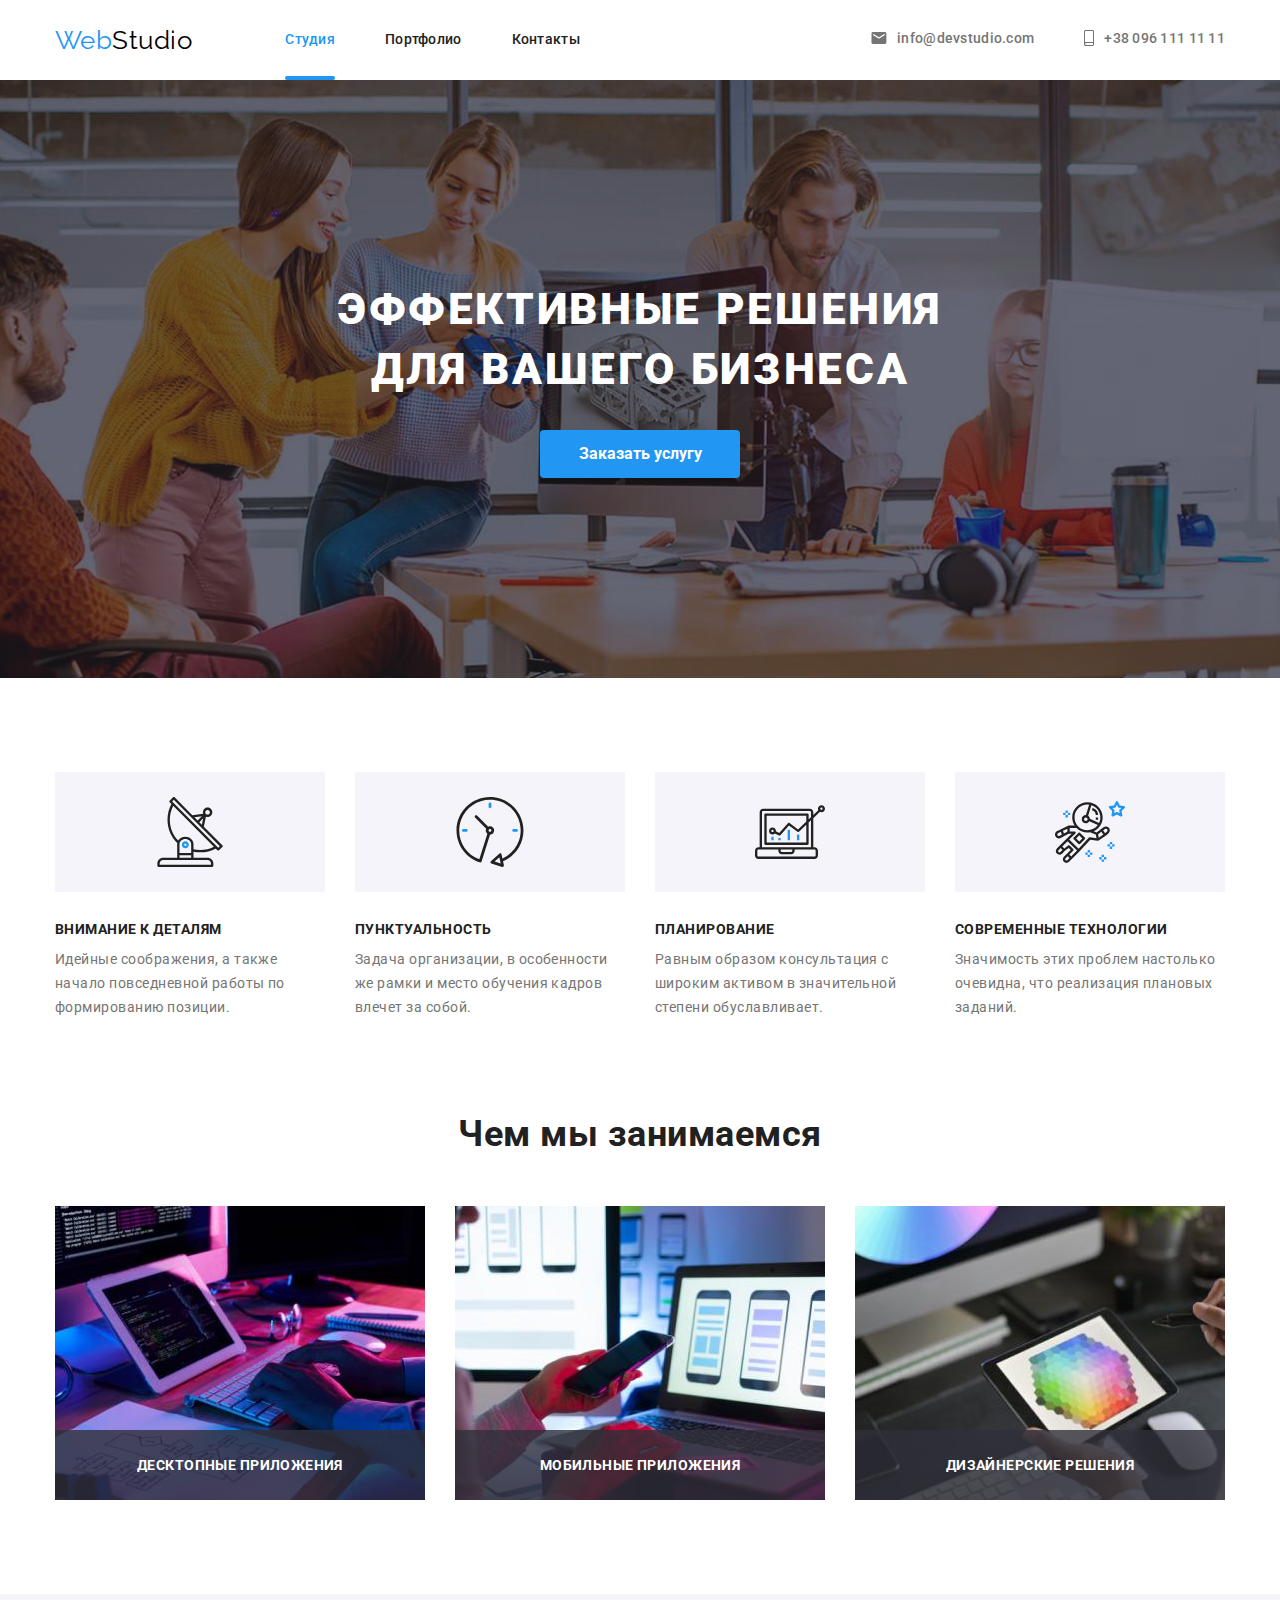
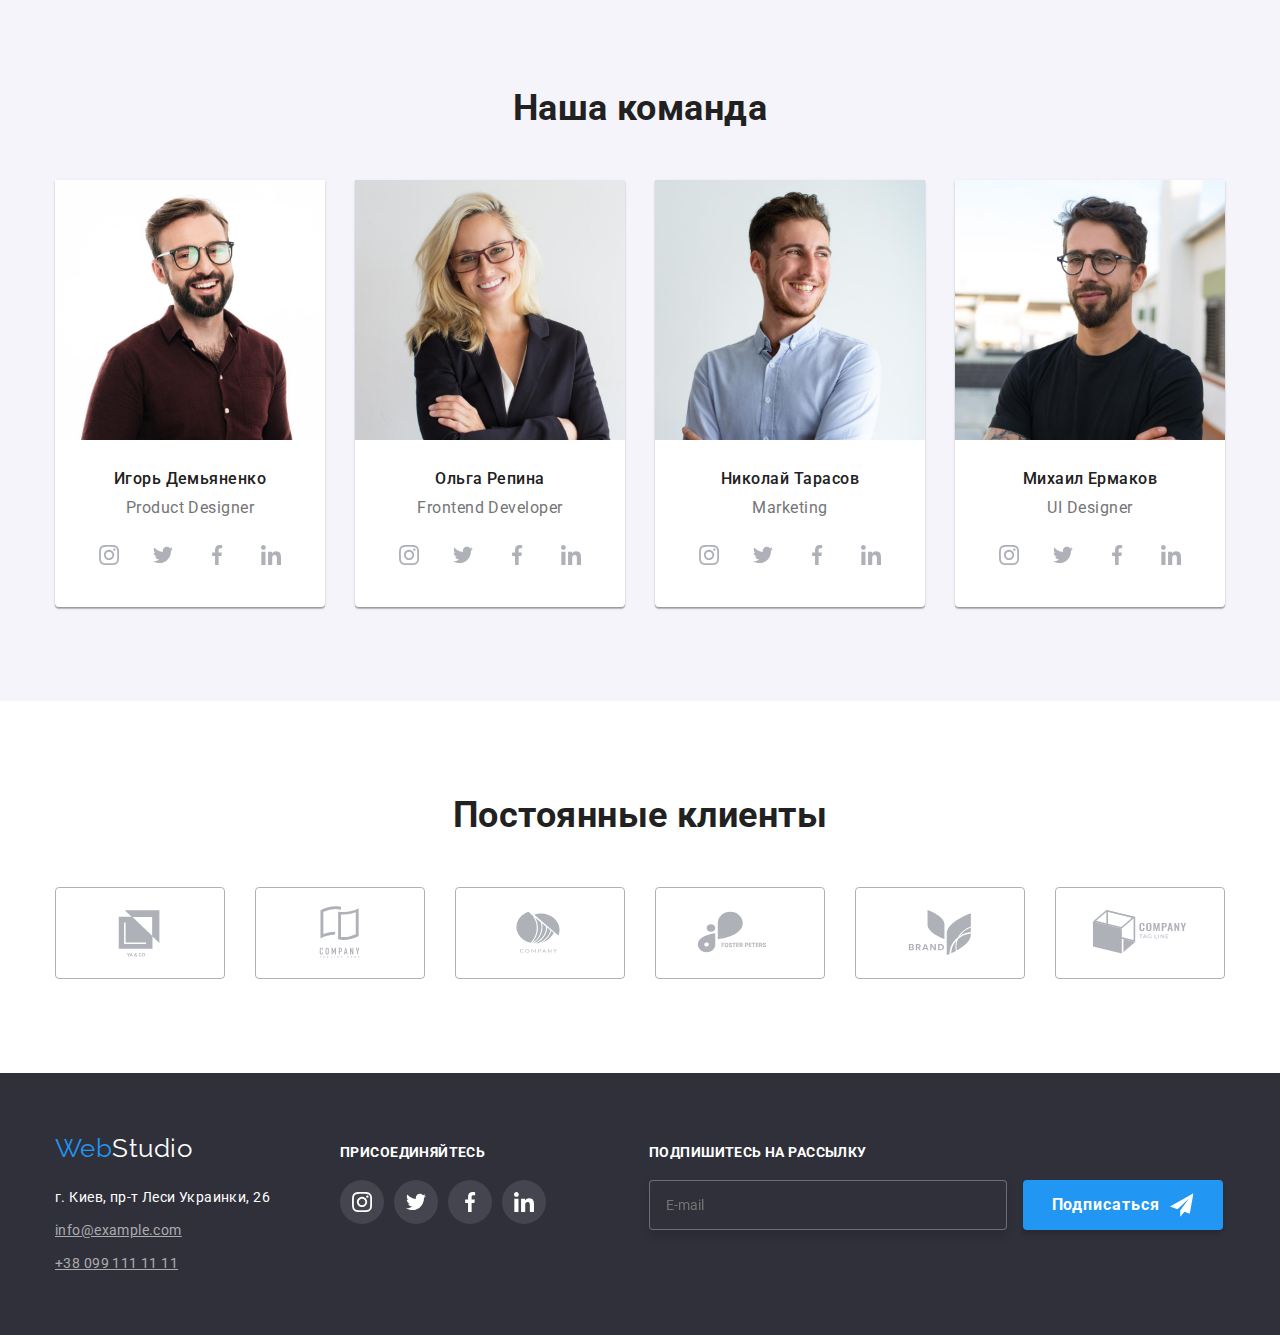
==== index.html @ ad7ebb83 "BEM.header" ====
<!DOCTYPE html>
<html lang="ru">
<head>
    <meta charset="UTF-8">
    <meta http-equiv="X-UA-Compatible" content="IE=edge">
    <meta name="viewport" content="width=device-width, initial-scale=1.0">
    <title>WebStudio</title>
    <link rel="stylesheet" href="https://fonts.googleapis.com/css2?family=Raleway:wght@700&family=Roboto:wght@400;500;700;900&display=swap"
        >
        <link rel="stylesheet" href="https://cdnjs.cloudflare.com/ajax/libs/modern-normalize/1.0.0/modern-normalize.min.css">
    <link rel="stylesheet" href="./css/main.min.css">
</head>
<body>
    <!--header-->
    <header>
        <div class="container navigation">
            <nav class="navigation__element navigation__element-main">
                <a href="./index.html" class="logo">Web<span class="logo-dark">Studio</span></a>
                <ul class="navigation__menu">
                    <li class="navigation__item">
                        <a href="./index.html" class="navigation__link current">Студия</a>
                    </li>
                    <li class="navigation__item">
                        <a href="./portfolio.html" class="navigation__link">Портфолио</a>
                    </li>
                    <li class="navigation__item"
                    ><a href="" class="navigation__link">Контакты</a>
                </li>
                </ul>
            </nav>
            <ul class="navigation__element navigation__element-contact">
                <li class="navigation__item">
                    <a href="mailto:info@devstudio.com" class="navigation__contacts">
                    <svg class="navigation__icon navigation__mail" width="16px" height="12px"> 
                        <use href="./image/sprite.svg#icon-mail"></use>
                    </svg>
                    info@devstudio.com</a></li>
                <li class="navigation__item"><a href="tel:+380961111111" class="navigation__contacts">
                    <svg class="navigation__icon navigation__tel" width="10px" height="16px">
                        <use href="./image/sprite.svg#icon-smartphone"></use>
                    </svg>
                    +38 096 111 11 11</a>
                </li>
            </ul>
        </div>

    </header> 

    <!--unique content page-->
     <main>


        <!--Hero section-->
        <section class="hero">
           <h1 class="title-hero">Эффективные решения для вашего бизнеса</h1>
            <button type="button" class="button primary" data-modal-open>Заказать услугу</button>
        </section>

        <!--company ideals and princes-->
        <section class="section top-section">
            <div class="container">
            <h2 class="section-title hidden-title">Принципы компании</h2>
            <ul class="company-ideal list">
                <li class="company-item">
                    <div class="section-icon">
                        <svg class="antenna-icon" width="70px" height="70px">
                            <use href="./image/sprite.svg#icon-antenna"></use>
                        </svg>
                    </div>
                    <h3 class="title">Внимание к деталям</h3>
                    <p class="text">Идейные соображения, а также начало повседневной работы по формированию позиции.</p>
                </li>
                <li class="company-item">
                    <div class="section-icon">
                        <svg class="clock-icon" width="70px" height="70px">
                            <use href="./image/sprite.svg#icon-clock"></use>
                        </svg>
                    </div>
                    <h3 class="title">Пунктуальность</h3>
                    <p class="text">Задача организации, в особенности же рамки и место обучения кадров влечет за собой.</p>
                </li>
                <li class="company-item">
                    <div class="section-icon">
                        <svg class="diagram-icon" width="70px" height="70px">
                            <use href="./image/sprite.svg#icon-diagram"></use>
                        </svg>
                     </div>
                    <h3 class="title">Планирование</h3>
                    <p class="text">Равным образом консультация с широким активом в значительной степени обуславливает.</p>
                </li>
                <li class="company-item">
                    <div class="section-icon">
                        <svg class="astronaut-icon" width="70px" height="70px">
                            <use href="./image/sprite.svg#icon-astronaut"></use>
                        </svg>
                     </div>
                    <h3 class="title">Современные технологии</h3>
                    <p class="text">Значимость этих проблем настолько очевидна, что реализация плановых заданий.</p>
                </li>
            </ul></div>
        </section>

        <!--what we're doing-->
        <section class="section">
            <div class="container">
            <h2 class="section-title our-work-title">Чем мы занимаемся</h2>
            <ul class="our-work list">
                <li class="our-work-item">
                    <a href=""><img src="./image/computer.jpg" alt="Компьютер" width="370"></a>
                    
                        <p class="our-work-card-text">Десктопные приложения</p>
                   
                </li>
                <li class="our-work-item">
                    <a href=""> <img src="./image/mobile.jpg" alt="Мобильные устройства" width="370"></a>
        
                        <p class="our-work-card-text">Мобильные приложения</p>
                    
                </li>
                <li class="our-work-item">
                    <a href=""><img src="./image/tablet.jpg" alt="Планшеты" width="370"></a>
                    
                        <p class="our-work-card-text">Дизайнерские решения</p>
                    
                </li>
            </ul>
            </div>
        </section>

        <!--our team-->
        <section class="team-section section">
            <div class="container">
            <h2 class="section-title team-title">Наша команда</h2>
            <ul class="team-list list ">
                <li class="cards"><img src="./image/ihor.jpg" alt="Игорь Демьяненко фото" width="270">
                    <h3 class="title">Игорь Демьяненко</h3>
                    <p class="text">Product Designer</p>
                    <ul class="master-social social-list list">
                        <li class="social-item">
                            <a href="" class="social-link">
                                <svg class="social-icon" width="20" height="20">
                                    <use href="./image/sprite.svg#icon-instagram"></use>
                                </svg>
                            </a>
                        </li>
                        <li class="social-item">
                            <a href="" class="social-link">
                                <svg class="social-icon" width="20" height="20">
                                    <use href="./image/sprite.svg#icon-twitter"></use>
                                </svg>
                            </a>
                        </li>
                        <li class="social-item">
                            <a href="" class="social-link">
                                <svg class="social-icon" width="20" height="20">
                                    <use href="./image/sprite.svg#icon-facebook"></use>
                                </svg>
                            </a>
                        </li>
                        <li class="social-item">
                            <a href="" class="social-link">
                                <svg class="social-icon" width="20" height="20">
                                    <use href="./image/sprite.svg#icon-linkedin"></use>
                                </svg>
                            </a>
                        </li>
                    </ul> 
                </li>
                <li class="cards"><img src="./image/olha.jpg" alt="Ольга Репина фото" width="270">
                    <h3 class="title">Ольга Репина</h3>
                    <p class="text">Frontend Developer</p>
                    <ul class="master-social social-list list">
                        <li class="social-item">
                            <a href="" class="social-link">
                                <svg class="social-icon" width="20" height="20">
                                    <use href="./image/sprite.svg#icon-instagram"></use>
                                </svg>
                            </a>
                        </li>
                        <li class="social-item">
                            <a href="" class="social-link">
                                <svg class="social-icon" width="20" height="20">
                                    <use href="./image/sprite.svg#icon-twitter"></use>
                                </svg>
                            </a>
                        </li>
                        <li class="social-item">
                            <a href="" class="social-link">
                                <svg class="social-icon" width="20" height="20">
                                    <use href="./image/sprite.svg#icon-facebook"></use>
                                </svg>
                            </a>
                        </li>
                        <li class="social-item">
                            <a href="" class="social-link">
                                <svg class="social-icon" width="20" height="20">
                                    <use href="./image/sprite.svg#icon-linkedin"></use>
                                </svg>
                            </a>
                        </li>
                    </ul>
                </li>
                <li class="cards"><img src="./image/nikolay.jpg" alt="Николай Тарасов фото" width="270">
                    <h3 class="title">Николай Тарасов</h3>
                    <p class="text">Marketing</p>
                    <ul class="master-social social-list list">
                        <li class="social-item">
                            <a href="" class="social-link">
                                <svg class="social-icon" width="20" height="20">
                                    <use href="./image/sprite.svg#icon-instagram"></use>
                                </svg>
                            </a>
                        </li>
                        <li class="social-item">
                            <a href="" class="social-link">
                                <svg class="social-icon" width="20" height="20">
                                    <use href="./image/sprite.svg#icon-twitter"></use>
                                </svg>
                            </a>
                        </li>
                        <li class="social-item">
                            <a href="" class="social-link">
                                <svg class="social-icon" width="20" height="20">
                                    <use href="./image/sprite.svg#icon-facebook"></use>
                                </svg>
                            </a>
                        </li>
                        <li class="social-item">
                            <a href="" class="social-link">
                                <svg class="social-icon" width="20" height="20">
                                    <use href="./image/sprite.svg#icon-linkedin"></use>
                                </svg>
                            </a>
                        </li>
                    </ul>
                </li>
                <li class="cards"><img src="./image/michael.jpg" alt="Михаил Ермаков фото" width="270">
                    <h3 class="title">Михаил Ермаков</h3>
                    <p class="text">UI Designer</p>
                    <ul class="master-social social-list list">
                        <li class="social-item">
                            <a href="" class="social-link">
                                <svg class="social-icon" width="20" height="20">
                                    <use href="./image/sprite.svg#icon-instagram"></use>
                                </svg>
                            </a>
                        </li>
                        <li class="social-item">
                            <a href="" class="social-link">
                                <svg class="social-icon" width="20" height="20">
                                    <use href="./image/sprite.svg#icon-twitter"></use>
                                </svg>
                            </a>
                        </li>
                        <li class="social-item">
                            <a href="" class="social-link">
                                <svg class="social-icon" width="20" height="20">
                                    <use href="./image/sprite.svg#icon-facebook"></use>
                                </svg>
                            </a>
                        </li>
                        <li class="social-item">
                            <a href="" class="social-link">
                                <svg class="social-icon" width="20" height="20">
                                    <use href="./image/sprite.svg#icon-linkedin"></use>
                                </svg>
                            </a>
                        </li>
                    </ul>
                </li>
            </ul>
            </div>
        </section>
        <section class="section clients-section">
            <div class="container">
                <h2 class="section-title clients-title">Постоянные клиенты</h2>
                <ul class="list clients-list">
                    <li class="clients-item">
                         <a href="" class="clients-link">
                            <svg class="clients-icon" width="106" height="60">
                                <use href="./image/sprite.svg#icon-clients-1"></use>
                            </svg>
                        </a>
                    </li>
                    <li class="clients-item">
                        <a href="" class="clients-link">
                            <svg class="clients-icon" width="106" height="60">
                                <use href="./image/sprite.svg#icon-clients-2"></use>
                            </svg>
                        </a>
                    </li>
                    <li class="clients-item">
                        <a href="" class="clients-link">
                            <svg class="clients-icon" width="106" height="60">
                                <use href="./image/sprite.svg#icon-clients-3"></use>
                            </svg>
                        </a>
                    </li>
                    <li class="clients-item">
                        <a href="" class="clients-link">
                            <svg class="clients-icon" width="106" height="60">
                                <use href="./image/sprite.svg#icon-clients-4"></use>
                            </svg>
                        </a>
                    </li>
                    <li class="clients-item">
                        <a href="" class="clients-link">
                            <svg class="clients-icon" width="106" height="60">
                                <use href="./image/sprite.svg#icon-clients-5"></use>
                            </svg>
                        </a>
                    </li>
                    <li class="clients-item">
                        <a href="" class="clients-link">
                            <svg class="clients-icon" width="106" height="60">
                                <use href="./image/sprite.svg#icon-clients-6"></use>
                            </svg>
                        </a>
                    </li>
                    
                </ul>
            </div>
        </section>

    </main>

    <!--footer-->
    <footer class="footer-section">
        <div class="container footer-box">
            <div class="footer-left">
            <a href="./index.html" class="logo">Web<span class="logo-light">Studio</span></a>

            <address class="address-footer contact-nav">
                <span class="address">г. Киев, пр-т Леси Украинки, 26 </span>
                <a href="mailto:info@example.com" class="contact-link">info@example.com</a>
                <a href="tel:+380991111111" class="contact-link">+38 099 111 11 11</a>
            </address>
            </div>
            <div class="footer-right">
                <h3 class="title footer-title">присоединяйтесь</h3>
                <ul class="footer-social list">
                    <li class="footer-item">
                        <a href="" class="footer-social-link">
                            <svg class="footer-social-icon" width="20" height="20">
                                <use href="./image/sprite.svg#icon-instagram"></use>
                            </svg>
                        </a>
                    </li>
                    <li class="footer-item">
                        <a href="" class="footer-social-link">
                            <svg class="footer-social-icon" width="20" height="20">
                                <use href="./image/sprite.svg#icon-twitter"></use>
                            </svg>
                        </a>
                    </li>
                    <li class="footer-item">
                        <a href="" class="footer-social-link">
                            <svg class="footer-social-icon" width="20" height="20">
                                <use href="./image/sprite.svg#icon-facebook"></use>
                            </svg>
                        </a>
                    </li>
                    <li class="footer-item">
                        <a href="" class="footer-social-link">
                            <svg class="footer-social-icon" width="20" height="20">
                                <use href="./image/sprite.svg#icon-linkedin"></use>
                            </svg>
                        </a>
                    </li>
                </ul>
            </div>
            <div class="footer-form-block">
                <form action="" class="footer-form">
                    <p class="footer-form-head">
                        Подпишитесь на рассылку
                    </p>

                    <label for="" class="footer-form-field">
                        <input type="email" class="footer-form-input" name="user-footer-mail" placeholder="E-mail">
                    </label>
                    
                    <button class="footer-form-btn" type="submit"><span class="footer-form-btn-text">Подписаться</span><svg class="footer-form-icon" width="24" height="24"><use href="./image/sprite.svg#icon-footer-form-icon"></use></svg></button>
                </form>
            </div>
        </div>
    </footer>
    <div class="backdrop is-hidden" data-modal>
        <div class="modal">
            <button type="button" class="modal-btn" data-modal-close>
                <svg class="modal-close-icon" width="18" height="18">
                    <use href="./image/sprite.svg#icon-close"></use>
                </svg>
            </button>
                <form action="" class="modal-form">
                    <p class="modal-form-head">
                        Оставьте свои данные, мы вам перезвоним
                    </p>
                   
                    <label class="modal-form-field">
                        Имя
                        <span class="modal-form-wrapper">
                            <input type="text" class="modal-form-input" name="user-name"
                            minlength="2" pattern="[a-zA-Zа-яёА-ЯЁ]+"
                            title="Имя должно содержать символы кириллицы или латиницы"
                            required>
                            <svg class="modal-form-icon" width="12" height="12">
                                <use href="./image/sprite.svg#icon-name"></use>
                        </svg>
                    </span>
                    </label>

                    <label class="modal-form-field">
                        Телефон
                        <span class="modal-form-wrapper">
                            <input type="tel" class="modal-form-input" name="user-tel" 
                            pattern="[0-9]{3}-[0-9]{3}-[0-9]{2}-[0-9]{2}"
                            title="099-000-00-00">
                            <svg class="modal-form-icon" width="13" height="13">
                                <use href="./image/sprite.svg#icon-tel"></use>
                            </svg>
                        </span>
                        
                    </label>

                    <label class="modal-form-field">
                        Почта
                        <span class="modal-form-wrapper">
                            <input type="email" class="modal-form-input" name="user-mail">
                            <svg class="modal-form-icon" width="15" height="12">
                                <use href="./image/sprite.svg#icon-mail"></use>
                            </svg>
                        </span>
                        
                    </label>

                    <label class="modal-form-field">
                        Комментарий
                        <textarea class="modal-form-message" name="user-message" placeholder="Введите текст"></textarea>
                    </label>

                     <input type="checkbox" id="accept-policy" class="modal-form-checkbox visually-hidden">
                     <label for="accept-policy" class="modal-form-checkbox-label">
                         Соглашаюсь с рассылкой и принимаю&nbsp; <a href="#" class="modal-form-checkbox-link">Условия договора</a></label> 

                    <button class="modal-form-button" type="submit">Отправить</button>
                </form>
            
        </div>
    </div>
    <script src="./js/modal.js"></script>
</body>
</html>
---- css/main.min.css ----
:root{--primary-text-color: #757575;--title-text-color: #212121;--accent-color: #2196f3;--white-color: #ffffff;--white-opacity-color: rgba(255, 255, 255, 0.6);--secondary-background-color: #f5f4fa;--dark-backgroud-color: #2f303a;--black-color: #000000}.visually-hidden{position:absolute;white-space:nowrap;width:1px;height:1px;overflow:hidden;border:0;padding:0;clip:rect(0 0 0 0);clip-path:inset(50%);margin:-1px}.hidden-title{display:none}body{margin:0;background-color:var(--white-color);color:var(--primary-text-color);font-family:Roboto, sans-serif;letter-spacing:0.03em}h1,h2,h3,h4,h5,h6{margin-top:0}p{margin-top:0}ul{padding:0;margin:0;list-style:none}img{display:block;max-width:100%;height:auto}.link{color:inherit}.border-bottom{border-bottom:1px solid #ececec}.top-section{padding-top:94px}.container{width:1200px;padding-left:15px;padding-right:15px;margin-left:auto;margin-right:auto}.section{padding-bottom:94px}.button{border-radius:4px;padding:6px 22px;min-width:73px;color:var(--title-text-color);background-color:var(--secondary-background-color);font-weight:700;font-size:16px;line-height:1.8;text-align:center;cursor:pointer}.button.primary{padding:10px 32px;min-width:200px;border:none;box-shadow:0px 4px 4px rgba(0,0,0,0.15);color:var(--white-color);background-color:var(--accent-color)}.portfolio-button{font-family:Roboto;font-weight:500;font-size:16px;line-height:1.62;transition:color 250ms cubic-bezier(0.4, 0, 0.2, 1),background-color 250ms cubic-bezier(0.4, 0, 0.2, 1),box-shadow 250ms cubic-bezier(0.4, 0, 0.2, 1)}.portfolio-button:hover,.portfolio-button:focus{color:var(--white-color);background-color:var(--accent-color);box-shadow:0px 3px 1px rgba(0,0,0,0.1),0px 1px 2px rgba(0,0,0,0.08),0px 2px 2px rgba(0,0,0,0.12);border-radius:4px}.portfolio-btn{display:flex;justify-content:center;align-items:center;margin-bottom:50px}.portfolio-btn .portfolio-button{margin-right:8px;border:none}.portfolio-button:not(:last-child){margin-right:0}.social-link{display:flex;align-items:center;justify-content:center;width:100%;height:100%;border-radius:50%;transition:background-color 250ms cubic-bezier(0.4, 0, 0.2, 1)}.social-link:hover,.social-link:focus{background-color:var(--accent-color)}.social-link:hover .social-icon,.social-linkk:focus .social-icon{fill:var(--white-color)}.social-icon{fill:#afb1b8;transition:fill 250ms cubic-bezier(0.4, 0, 0.2, 1)}.social-list{display:flex;justify-content:center}.social-item{width:44px;height:44px;margin-right:10px}.social-item:last-child{margin-right:0}.logo{color:var(--accent-color);font-family:Raleway, sans-serif;font-weight:700px;font-size:26px;line-height:1.19;text-decoration:none}.logo-dark{color:var(--black-color)}.logo-light{color:var(--white-color)}.title-hero{margin-top:0;margin-bottom:30px;margin-left:auto;margin-right:auto;max-width:696px;color:var(--white-color);font-weight:900;font-size:44px;line-height:1.36;text-align:center;letter-spacing:0.06em;text-transform:uppercase}.section-title{margin-top:0;margin-bottom:50px;color:var(--title-text-color);font-weight:700px;font-size:36px;line-height:1.16}.portfolio-title{margin-bottom:4px;font-size:18px;line-height:2;letter-spacing:0.06em}.navigation{display:flex;align-items:center}.navigation__element{display:flex}.navigation__element-main{align-items:center}.navigation__element-contact{margin-left:auto}.navigation__contacts{display:inline-flex;align-items:center;margin:0;color:var(--primary-text-color);text-decoration:none;font-weight:500;font-size:14px;line-height:16px;letter-spacing:0.02em;transition:color 250ms cubic-bezier(0.4, 0, 0.2, 1)}.navigation__contacts:hover,.navigation__contacts:focus{color:var(--accent-color)}.navigation__contacts:hover .navigation__icon,.navigation__contacts:focus .navigation__mail,.navigation__contacts:hover .navigation__tel,.navigation__contacts:focus .navigation__tel{fill:var(--accent-color)}.navigation__menu{display:flex;margin-left:93px}.navigation__menu .navigation__link.current{color:var(--accent-color)}.navigation__menu .navigation__link.current::after{content:"";width:100%;position:absolute;height:4px;border-radius:2px;bottom:0;display:block;background-color:var(--accent-color)}.navigation__menu .navigation__link:hover,.navigation__menu .navigation__link:focus{color:var(--accent-color)}.navigation__item .navigation__contact:hover,.navigation__item .navigation__contact:focus{color:var(--accent-color)}.navigation__item:not(:last-child){margin-right:50px}.navigation__link{display:block;padding-top:32px;padding-bottom:32px;color:var(--title-text-color);font-family:inherit;font-weight:500;font-size:14px;line-height:1.14;letter-spacing:0.02em;text-decoration:none;transition:color 250ms cubic-bezier(0.4, 0, 0.2, 1);position:relative}.navigation__icon{margin-right:10px;fill:var(--primary-text-color);transition:fill 250ms cubic-bezier(0.4, 0, 0.2, 1)}.navigation__icon:hover{fill:var(--accent-color)}.backdrop{width:100vw;height:100vh;background-color:rgba(0,0,0,0.2);position:fixed;top:0;transition:opacity 250ms cubic-bezier(0.4, 0, 0.2, 1),visibility 250ms cubic-bezier(0.4, 0, 0.2, 1)}.backdrop.is-hidden{visibility:hidden;opacity:0;pointer-events:none}.modal{position:absolute;width:528px;min-height:581px;background-color:#ffffff;border-radius:4px;top:50%;left:50%;transform:translate(-50%, -50%);padding:40px}.modal-close-icon{fill:currentColor}.modal-btn{position:absolute;border:1px solid rgba(0,0,0,0.1);background-color:#ffffff;width:30px;height:30px;border-radius:50%;top:10px;right:10px;display:flex;align-items:center;justify-content:center;color:#000000;cursor:pointer}.modal-btn:hover,.modal-btn:focus{color:var(--accent-color);transition:color 250ms cubic-bezier(0.4, 0, 0.2, 1)}.modal-form{display:flex;flex-direction:column}.modal-form-head{margin-bottom:12px;margin-top:0;font-weight:bold;font-size:20px;line-height:23px;text-align:center;letter-spacing:0.03em;color:#212121}.modal-form-field{font-size:12px;line-height:14px;letter-spacing:0.01em;color:#757575;margin-bottom:10px}.modal-form-wrapper{position:relative;display:block;margin-top:4px}.modal-form-input{width:100%;height:40px;padding-left:30px;border:1px solid rgba(33,33,33,0.2);border-radius:4px;cursor:pointer}.modal-form-input:focus,.modal-form-input:focus{outline:none;border-color:var(--accent-color);transition:border-color 250ms cubic-bezier(0.4, 0, 0.2, 1);cursor:pointer}.modal-form-input:focus+.modal-form-icon{fill:var(--accent-color);transition:fill 250ms cubic-bezier(0.4, 0, 0.2, 1)}.modal-form-icon{position:absolute;top:50%;left:14px;transform:translateY(-50%)}.modal-form-message{width:100%;height:120px;margin-top:4px;padding:12px 16px;border:1px solid rgba(33,33,33,0.2);border-radius:4px;resize:none;transition:border-color 250ms cubic-bezier(0.4, 0, 0.2, 1);cursor:pointer}.modal-form-message::placeholder{font-family:Roboto;font-size:12px;line-height:14px;letter-spacing:0.01em;color:rgba(117,117,117,0.5)}.modal-form-checkbox-label{display:flex;align-items:center;justify-content:center;font-size:14px;line-height:24px;letter-spacing:0.03em;margin-bottom:30px;cursor:pointer}.modal-form-checkbox-label::before{display:block;content:"";width:16px;height:15px;margin-right:7px;border:1px solid #212121;border-radius:2px;cursor:pointer}.modal-form-checkbox:checked+.modal-form-checkbox-label::before{background-color:var(--accent-color);background-image:url(../image/icon-check.svg);background-repeat:no-repeat;background-size:contain;border:none;transition:background-image 250ms cubic-bezier(0.4, 0, 0.2, 1)}.modal-form-checkbox:focus+.modal-form-checkbox-label::before{outline:2px solid var(--accent-color)}.modal-form-checkbox-link{color:var(--accent-color)}.modal-form-button{width:200px;height:50px;font-family:Roboto;font-style:normal;font-weight:bold;font-size:16px;line-height:30px;letter-spacing:0.06em;margin-left:124px;min-width:200px;border:none;box-shadow:0px 4px 4px rgba(0,0,0,0.15);border-radius:4px;color:var(--white-color);background-color:var(--accent-color);cursor:pointer}.hero{padding-top:200px;padding-bottom:200px;background-color:var(--dark-backgroud-color);text-align:center;background-image:linear-gradient(rgba(47,48,58,0.4), rgba(47,48,58,0.4)),url(../image/hero-bg.jpg);max-width:1600рх;background-repeat:no-repeat;background-size:cover;background-position:center}.company-ideal{display:flex}.company-ideal .company-item{width:270px;margin-right:30px}.company-ideal .company-item:last-child{margin-right:0}.company-item .section-icon{display:block;background-color:#f5f4fa;text-align:center;width:270px;height:120px;margin-bottom:30px;display:flex;align-items:center;justify-content:center}.company-ideal .title{color:var(--title-text-color);margin-top:0;margin-bottom:10px;font-weight:700px;font-size:14px;line-height:1.14;text-transform:uppercase}.company-ideal .text{margin:0;font-size:14px;line-height:1.71}.our-work-item{position:relative}.our-work{display:flex;justify-content:space-between}.our-work-title{text-align:center}.our-work-card-text{color:var(--white-color);font-weight:bold;font-size:14px;line-height:16px;text-align:center;letter-spacing:0.03em;text-transform:uppercase;position:absolute;bottom:0px;left:0;margin:0;background-color:rgba(47,48,58,0.8);width:100%;height:70px;padding-top:27px}.team-section{padding-top:94px;background-color:var(--secondary-background-color)}.team-list{display:flex;justify-content:space-between}.team-title{text-align:center}.team-list .title{margin-top:30px;margin-bottom:10px;text-align:center;color:var(--title-text-color);font-weight:500;font-size:16px;line-height:1.18}.team-list .text{margin:0;font-size:16px;line-height:1.18;text-align:center;margin-bottom:16px}.team-list .cards{padding-bottom:30px;background-color:var(--white-color);box-shadow:0px 1px 3px rgba(0,0,0,0.12),0px 1px 1px rgba(0,0,0,0.14),0px 2px 1px rgba(0,0,0,0.2);border-radius:0px 0px 4px 4px}.clients-section{padding-top:94px}.clients-title{text-align:center}.clients-list{display:flex;justify-content:center}.clients-item{width:170px;height:92px}.clients-item:not(:last-child){margin-right:30px}.clients-link{display:flex;align-items:center;justify-content:center;width:100%;height:100%;border:1px solid #afb1b8;border-radius:4px;transition:border 250ms cubic-bezier(0.4, 0, 0.2, 1)}.clients-link:hover,.clients-linkk:focus{border:1px solid var(--accent-color)}.clients-link:hover .clients-icon,.clients-link:focus .clients-icon{fill:var(--accent-color)}.clients-icon{fill:#afb1b8;transition:fill 250ms cubic-bezier(0.4, 0, 0.2, 1)}.portfolio-element{transition:box-shadow 250ms cubic-bezier(0.4, 0, 0.2, 1)}.portfolio-element:hover,.portfolio-element:focus{cursor:pointer;box-shadow:0px 1px 1px rgba(0,0,0,0.12),0px 4px 4px rgba(0,0,0,0.06),1px 4px 6px rgba(0,0,0,0.16)}.portfolio-element:hover .portfolio-img-text{transform:translateY(-100%)}.portfolio-img{display:block}.portfolio-card-wrap{position:relative;overflow:hidden}.portfolio-img-text{position:absolute;font-size:18px;line-height:28px;letter-spacing:0.03em;color:#ffffff;background-color:rgba(33,150,243,0.9);margin:0;padding:63px 24px;height:100%;top:100%;transition:transform 250ms cubic-bezier(0.4, 0, 0.2, 1)}.portfolio-card{padding:20px 24px;border-left:1px solid #eeeeee;border-right:1px solid #eeeeee;border-bottom:1px solid #eeeeee}.portfolio-text{margin:0}.portfolio-list{display:flex;flex-wrap:wrap;margin:-30px 0 0 -30px}.portfolio-element{flex-basis:calc((100% - 90px) / 3);margin:30px 0 0 30px}.footer-section{padding:60px 0 60px 0;background-color:var(--dark-backgroud-color);font-size:14px;line-height:1.71}.footer-box{display:flex;align-items:baseline}.footer-left{margin-right:70px}.footer-title{font-weight:bold;font-size:14px;line-height:16px;letter-spacing:0.03em;text-transform:uppercase;color:var(--white-color);margin:0;margin-bottom:20px}.address-footer{display:flex;flex-direction:column;margin-top:20px;color:var(--white-opacity-color);font-size:14px;line-height:24px;letter-spacing:0.03em;font-style:normal}.address-footer .contact-link{color:var(--white-opacity-color);margin-top:9px;font-style:normal;font-weight:normal;font-size:14px;line-height:24px;letter-spacing:0.03em}.address-footer .address{color:var(--white-color)}.footer-social{display:flex}.footer-item{width:44px;height:44px;margin-right:10px}.footer-social-link{display:flex;align-items:center;justify-content:center;width:100%;height:100%;border-radius:50%;background-color:rgba(255,255,255,0.1);transition:background-color 250ms cubic-bezier(0.4, 0, 0.2, 1)}.footer-social-link:hover,.footer-social-link:focus{background-color:var(--accent-color)}.footer-social-icon{fill:var(--white-color)}.footer-form-block{margin-left:93px}.footer-form-head{font-weight:bold;font-size:14px;line-height:16px;letter-spacing:0.03em;text-transform:uppercase;color:var(--white-color);margin:0;margin-bottom:20px}.footer-form-input{width:358px;height:50px;padding-left:16px;background-color:#2f303a;border:1px solid rgba(255,255,255,0.3);box-sizing:border-box;filter:drop-shadow(0px 4px 4px rgba(0,0,0,0.15));border-radius:4px;cursor:pointer;transition:border 250ms cubic-bezier(0.4, 0, 0.2, 1);color:var(--white-color)}.footer-form-btn{width:200px;height:50px;margin-left:12px;padding:10px 29px;border:none;box-shadow:0px 4px 4px rgba(0,0,0,0.15);border-radius:4px;color:var(--white-color);background-color:var(--accent-color);display:inline-flex;align-items:center;text-align:center;cursor:pointer}.footer-form-btn-text{font-family:Roboto;font-style:normal;font-weight:bold;font-size:16px;line-height:30px;letter-spacing:0.06em;margin-right:10px}
/*# sourceMappingURL=main.min.css.map */
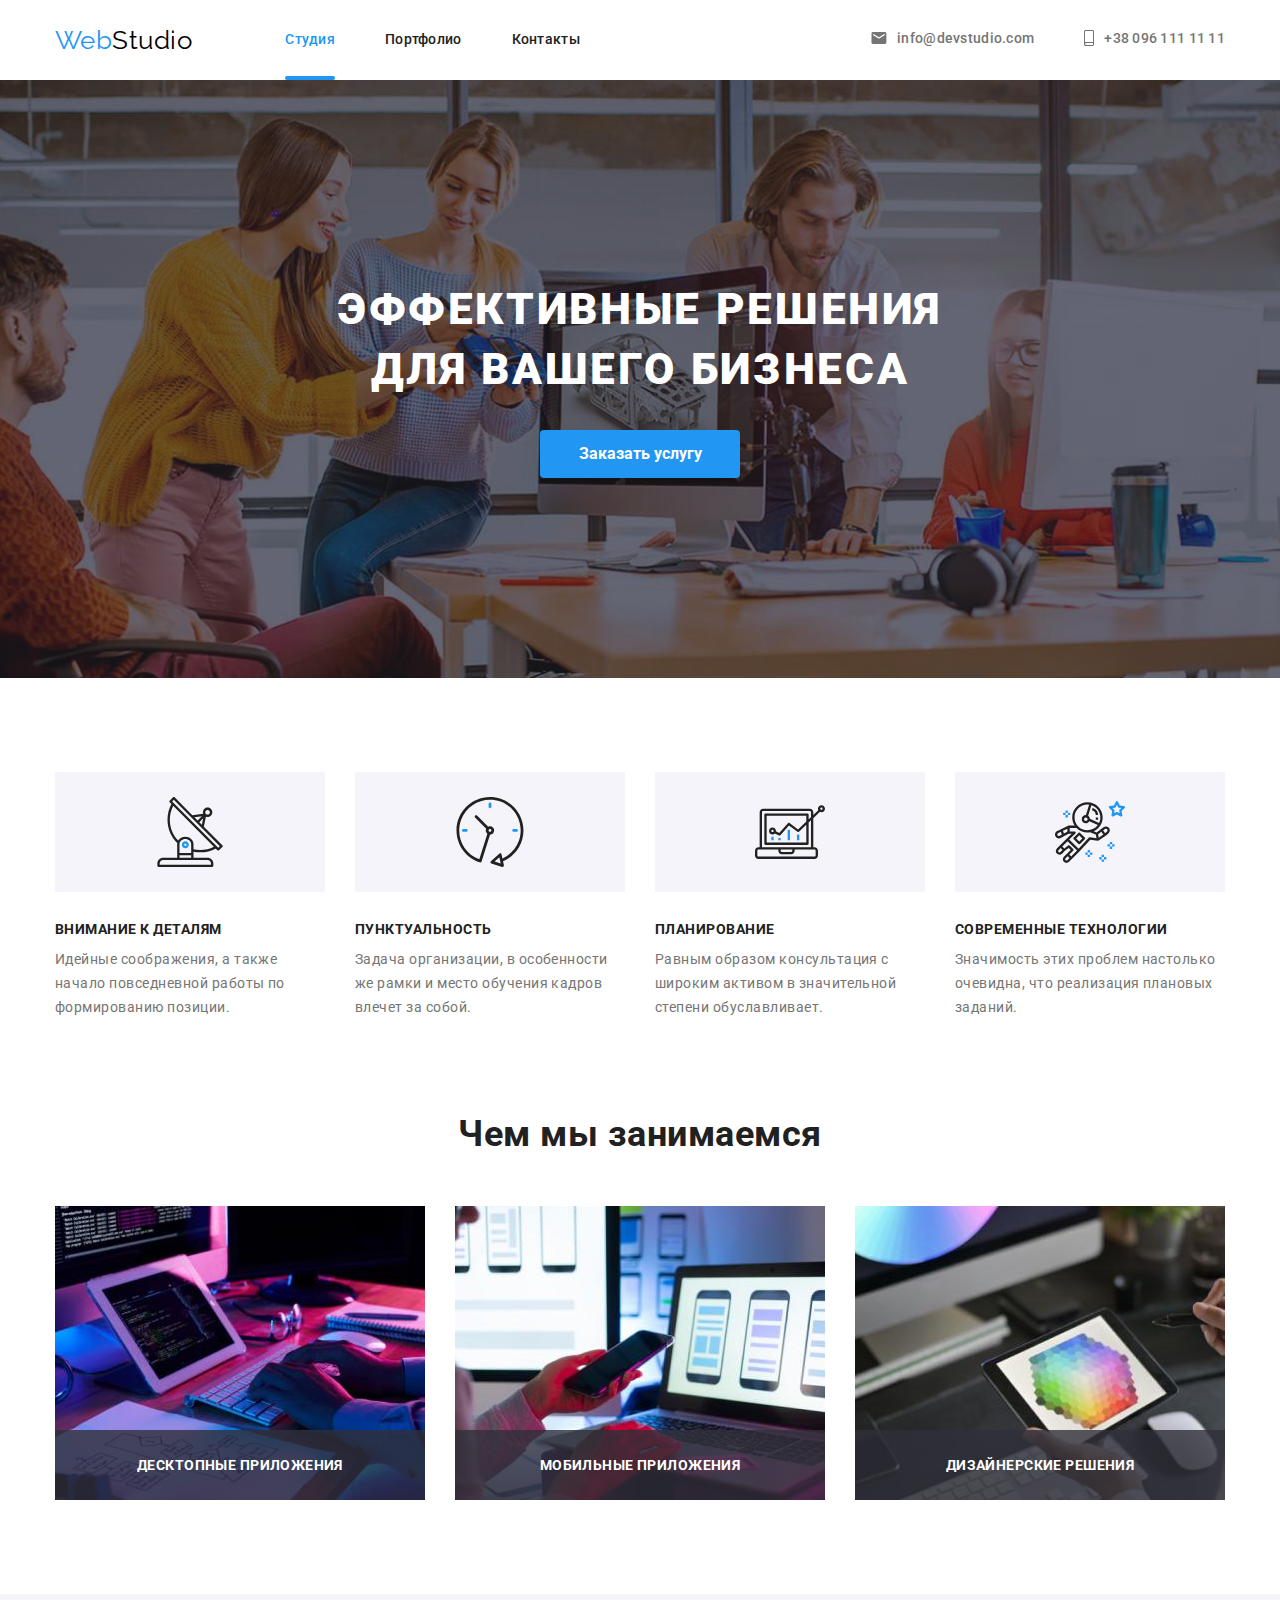
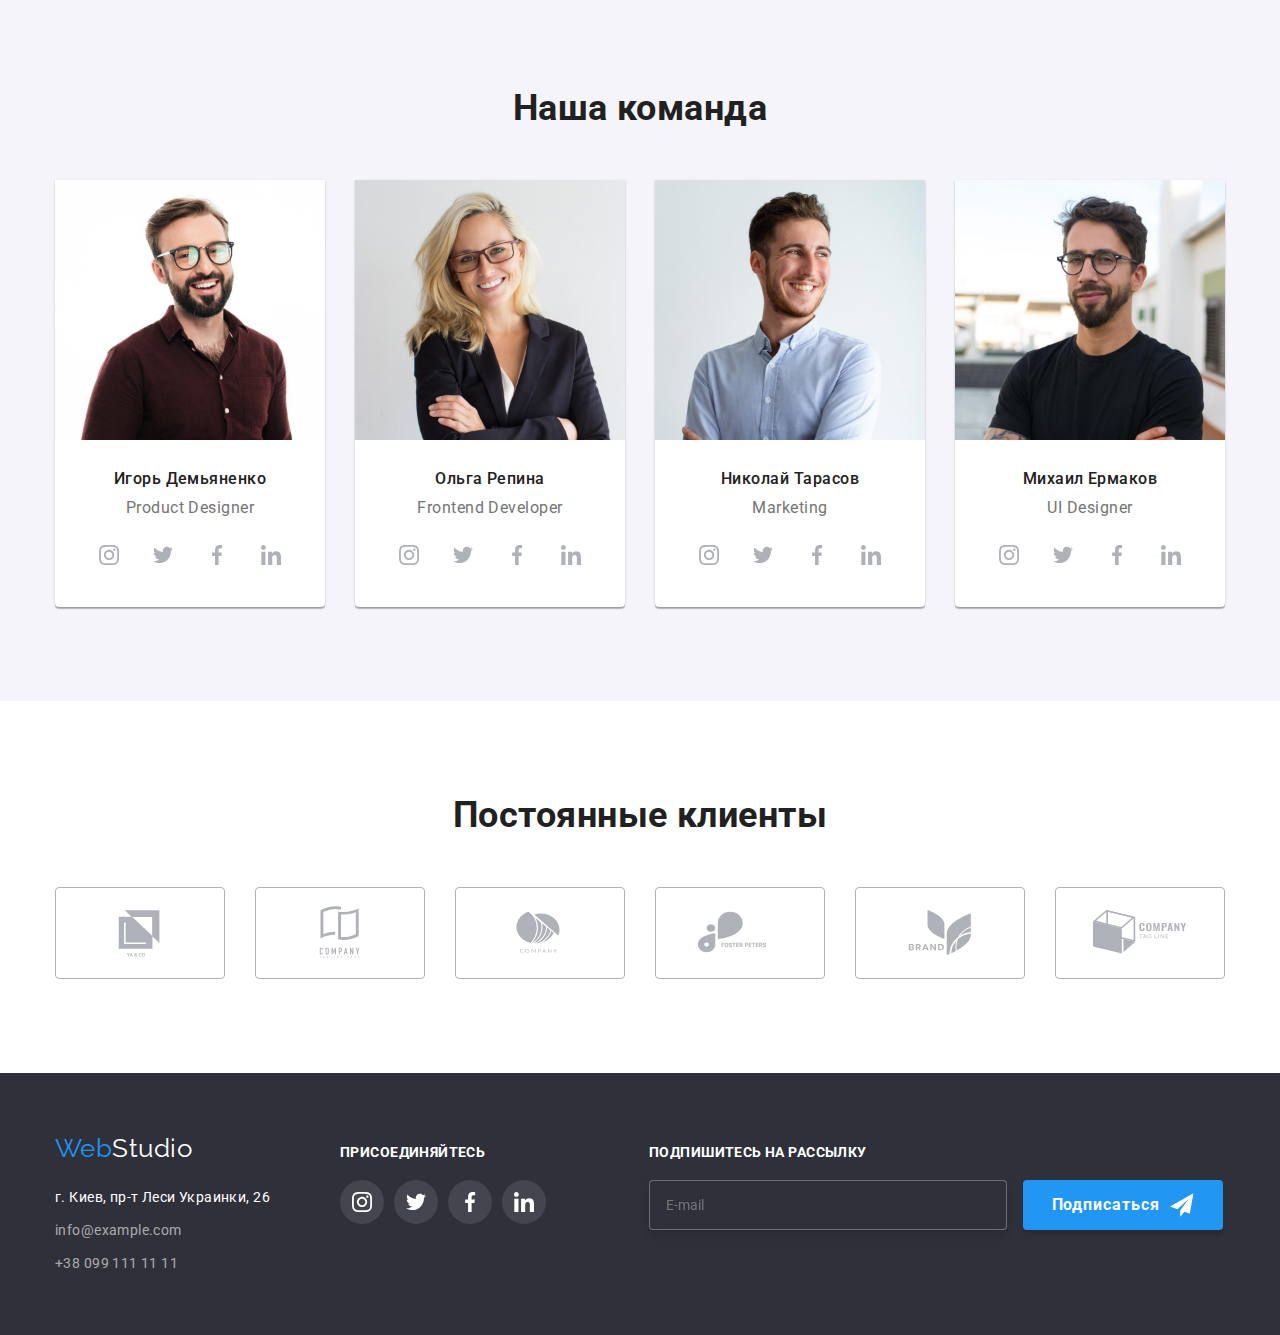
==== commit 7be36506: "BEM footer" ====
--- a/index.html
+++ b/index.html
@@ -325,61 +325,61 @@
     </main>
 
     <!--footer-->
-    <footer class="footer-section">
-        <div class="container footer-box">
+    <footer class="footer">
+        <div class="container footer__box">
             <div class="footer-left">
             <a href="./index.html" class="logo">Web<span class="logo-light">Studio</span></a>
 
-            <address class="address-footer contact-nav">
-                <span class="address">г. Киев, пр-т Леси Украинки, 26 </span>
-                <a href="mailto:info@example.com" class="contact-link">info@example.com</a>
-                <a href="tel:+380991111111" class="contact-link">+38 099 111 11 11</a>
+            <address class="footer__address navigation__element-contact">
+                <span class="footer__address-span">г. Киев, пр-т Леси Украинки, 26 </span>
+                <a href="mailto:info@example.com" class="footer__contacts navigation__contacts">info@example.com</a>
+                <a href="tel:+380991111111" class="footer__contacts navigation__contacts">+38 099 111 11 11</a>
             </address>
             </div>
             <div class="footer-right">
-                <h3 class="title footer-title">присоединяйтесь</h3>
-                <ul class="footer-social list">
-                    <li class="footer-item">
-                        <a href="" class="footer-social-link">
-                            <svg class="footer-social-icon" width="20" height="20">
+                <h3 class="title footer__title">присоединяйтесь</h3>
+                <ul class="footer__social">
+                    <li class="footer__item">
+                        <a href="" class="footer__link">
+                            <svg class="footer__icon" width="20" height="20">
                                 <use href="./image/sprite.svg#icon-instagram"></use>
                             </svg>
                         </a>
                     </li>
-                    <li class="footer-item">
-                        <a href="" class="footer-social-link">
-                            <svg class="footer-social-icon" width="20" height="20">
+                    <li class="footer__item">
+                        <a href="" class="footer__link">
+                            <svg class="footer__icon" width="20" height="20">
                                 <use href="./image/sprite.svg#icon-twitter"></use>
                             </svg>
                         </a>
                     </li>
-                    <li class="footer-item">
-                        <a href="" class="footer-social-link">
-                            <svg class="footer-social-icon" width="20" height="20">
+                    <li class="footer__item">
+                        <a href="" class="footer__link">
+                            <svg class="footer__icon" width="20" height="20">
                                 <use href="./image/sprite.svg#icon-facebook"></use>
                             </svg>
                         </a>
                     </li>
-                    <li class="footer-item">
-                        <a href="" class="footer-social-link">
-                            <svg class="footer-social-icon" width="20" height="20">
+                    <li class="footer__item">
+                        <a href="" class="footer__link">
+                            <svg class="footer__icon" width="20" height="20">
                                 <use href="./image/sprite.svg#icon-linkedin"></use>
                             </svg>
                         </a>
                     </li>
                 </ul>
             </div>
-            <div class="footer-form-block">
-                <form action="" class="footer-form">
-                    <p class="footer-form-head">
+            <div class="footer-form">
+                <form action="">
+                    <p class="footer-form__head">
                         Подпишитесь на рассылку
                     </p>
 
-                    <label for="" class="footer-form-field">
-                        <input type="email" class="footer-form-input" name="user-footer-mail" placeholder="E-mail">
+                    <label for="" class="footer-form__field">
+                        <input type="email" class="footer-form__input" name="user-footer-mail" placeholder="E-mail">
                     </label>
                     
-                    <button class="footer-form-btn" type="submit"><span class="footer-form-btn-text">Подписаться</span><svg class="footer-form-icon" width="24" height="24"><use href="./image/sprite.svg#icon-footer-form-icon"></use></svg></button>
+                    <button class="footer-form__btn" type="submit"><span class="footer-form__btn-text">Подписаться</span><svg class="footer-form-icon" width="24" height="24"><use href="./image/sprite.svg#icon-footer-form-icon"></use></svg></button>
                 </form>
             </div>
         </div>
--- a/css/main.min.css
+++ b/css/main.min.css
@@ -1,2 +1,2 @@
-:root{--primary-text-color: #757575;--title-text-color: #212121;--accent-color: #2196f3;--white-color: #ffffff;--white-opacity-color: rgba(255, 255, 255, 0.6);--secondary-background-color: #f5f4fa;--dark-backgroud-color: #2f303a;--black-color: #000000}.visually-hidden{position:absolute;white-space:nowrap;width:1px;height:1px;overflow:hidden;border:0;padding:0;clip:rect(0 0 0 0);clip-path:inset(50%);margin:-1px}.hidden-title{display:none}body{margin:0;background-color:var(--white-color);color:var(--primary-text-color);font-family:Roboto, sans-serif;letter-spacing:0.03em}h1,h2,h3,h4,h5,h6{margin-top:0}p{margin-top:0}ul{padding:0;margin:0;list-style:none}img{display:block;max-width:100%;height:auto}.link{color:inherit}.border-bottom{border-bottom:1px solid #ececec}.top-section{padding-top:94px}.container{width:1200px;padding-left:15px;padding-right:15px;margin-left:auto;margin-right:auto}.section{padding-bottom:94px}.button{border-radius:4px;padding:6px 22px;min-width:73px;color:var(--title-text-color);background-color:var(--secondary-background-color);font-weight:700;font-size:16px;line-height:1.8;text-align:center;cursor:pointer}.button.primary{padding:10px 32px;min-width:200px;border:none;box-shadow:0px 4px 4px rgba(0,0,0,0.15);color:var(--white-color);background-color:var(--accent-color)}.portfolio-button{font-family:Roboto;font-weight:500;font-size:16px;line-height:1.62;transition:color 250ms cubic-bezier(0.4, 0, 0.2, 1),background-color 250ms cubic-bezier(0.4, 0, 0.2, 1),box-shadow 250ms cubic-bezier(0.4, 0, 0.2, 1)}.portfolio-button:hover,.portfolio-button:focus{color:var(--white-color);background-color:var(--accent-color);box-shadow:0px 3px 1px rgba(0,0,0,0.1),0px 1px 2px rgba(0,0,0,0.08),0px 2px 2px rgba(0,0,0,0.12);border-radius:4px}.portfolio-btn{display:flex;justify-content:center;align-items:center;margin-bottom:50px}.portfolio-btn .portfolio-button{margin-right:8px;border:none}.portfolio-button:not(:last-child){margin-right:0}.social-link{display:flex;align-items:center;justify-content:center;width:100%;height:100%;border-radius:50%;transition:background-color 250ms cubic-bezier(0.4, 0, 0.2, 1)}.social-link:hover,.social-link:focus{background-color:var(--accent-color)}.social-link:hover .social-icon,.social-linkk:focus .social-icon{fill:var(--white-color)}.social-icon{fill:#afb1b8;transition:fill 250ms cubic-bezier(0.4, 0, 0.2, 1)}.social-list{display:flex;justify-content:center}.social-item{width:44px;height:44px;margin-right:10px}.social-item:last-child{margin-right:0}.logo{color:var(--accent-color);font-family:Raleway, sans-serif;font-weight:700px;font-size:26px;line-height:1.19;text-decoration:none}.logo-dark{color:var(--black-color)}.logo-light{color:var(--white-color)}.title-hero{margin-top:0;margin-bottom:30px;margin-left:auto;margin-right:auto;max-width:696px;color:var(--white-color);font-weight:900;font-size:44px;line-height:1.36;text-align:center;letter-spacing:0.06em;text-transform:uppercase}.section-title{margin-top:0;margin-bottom:50px;color:var(--title-text-color);font-weight:700px;font-size:36px;line-height:1.16}.portfolio-title{margin-bottom:4px;font-size:18px;line-height:2;letter-spacing:0.06em}.navigation{display:flex;align-items:center}.navigation__element{display:flex}.navigation__element-main{align-items:center}.navigation__element-contact{margin-left:auto}.navigation__contacts{display:inline-flex;align-items:center;margin:0;color:var(--primary-text-color);text-decoration:none;font-weight:500;font-size:14px;line-height:16px;letter-spacing:0.02em;transition:color 250ms cubic-bezier(0.4, 0, 0.2, 1)}.navigation__contacts:hover,.navigation__contacts:focus{color:var(--accent-color)}.navigation__contacts:hover .navigation__icon,.navigation__contacts:focus .navigation__mail,.navigation__contacts:hover .navigation__tel,.navigation__contacts:focus .navigation__tel{fill:var(--accent-color)}.navigation__menu{display:flex;margin-left:93px}.navigation__menu .navigation__link.current{color:var(--accent-color)}.navigation__menu .navigation__link.current::after{content:"";width:100%;position:absolute;height:4px;border-radius:2px;bottom:0;display:block;background-color:var(--accent-color)}.navigation__menu .navigation__link:hover,.navigation__menu .navigation__link:focus{color:var(--accent-color)}.navigation__item .navigation__contact:hover,.navigation__item .navigation__contact:focus{color:var(--accent-color)}.navigation__item:not(:last-child){margin-right:50px}.navigation__link{display:block;padding-top:32px;padding-bottom:32px;color:var(--title-text-color);font-family:inherit;font-weight:500;font-size:14px;line-height:1.14;letter-spacing:0.02em;text-decoration:none;transition:color 250ms cubic-bezier(0.4, 0, 0.2, 1);position:relative}.navigation__icon{margin-right:10px;fill:var(--primary-text-color);transition:fill 250ms cubic-bezier(0.4, 0, 0.2, 1)}.navigation__icon:hover{fill:var(--accent-color)}.backdrop{width:100vw;height:100vh;background-color:rgba(0,0,0,0.2);position:fixed;top:0;transition:opacity 250ms cubic-bezier(0.4, 0, 0.2, 1),visibility 250ms cubic-bezier(0.4, 0, 0.2, 1)}.backdrop.is-hidden{visibility:hidden;opacity:0;pointer-events:none}.modal{position:absolute;width:528px;min-height:581px;background-color:#ffffff;border-radius:4px;top:50%;left:50%;transform:translate(-50%, -50%);padding:40px}.modal-close-icon{fill:currentColor}.modal-btn{position:absolute;border:1px solid rgba(0,0,0,0.1);background-color:#ffffff;width:30px;height:30px;border-radius:50%;top:10px;right:10px;display:flex;align-items:center;justify-content:center;color:#000000;cursor:pointer}.modal-btn:hover,.modal-btn:focus{color:var(--accent-color);transition:color 250ms cubic-bezier(0.4, 0, 0.2, 1)}.modal-form{display:flex;flex-direction:column}.modal-form-head{margin-bottom:12px;margin-top:0;font-weight:bold;font-size:20px;line-height:23px;text-align:center;letter-spacing:0.03em;color:#212121}.modal-form-field{font-size:12px;line-height:14px;letter-spacing:0.01em;color:#757575;margin-bottom:10px}.modal-form-wrapper{position:relative;display:block;margin-top:4px}.modal-form-input{width:100%;height:40px;padding-left:30px;border:1px solid rgba(33,33,33,0.2);border-radius:4px;cursor:pointer}.modal-form-input:focus,.modal-form-input:focus{outline:none;border-color:var(--accent-color);transition:border-color 250ms cubic-bezier(0.4, 0, 0.2, 1);cursor:pointer}.modal-form-input:focus+.modal-form-icon{fill:var(--accent-color);transition:fill 250ms cubic-bezier(0.4, 0, 0.2, 1)}.modal-form-icon{position:absolute;top:50%;left:14px;transform:translateY(-50%)}.modal-form-message{width:100%;height:120px;margin-top:4px;padding:12px 16px;border:1px solid rgba(33,33,33,0.2);border-radius:4px;resize:none;transition:border-color 250ms cubic-bezier(0.4, 0, 0.2, 1);cursor:pointer}.modal-form-message::placeholder{font-family:Roboto;font-size:12px;line-height:14px;letter-spacing:0.01em;color:rgba(117,117,117,0.5)}.modal-form-checkbox-label{display:flex;align-items:center;justify-content:center;font-size:14px;line-height:24px;letter-spacing:0.03em;margin-bottom:30px;cursor:pointer}.modal-form-checkbox-label::before{display:block;content:"";width:16px;height:15px;margin-right:7px;border:1px solid #212121;border-radius:2px;cursor:pointer}.modal-form-checkbox:checked+.modal-form-checkbox-label::before{background-color:var(--accent-color);background-image:url(../image/icon-check.svg);background-repeat:no-repeat;background-size:contain;border:none;transition:background-image 250ms cubic-bezier(0.4, 0, 0.2, 1)}.modal-form-checkbox:focus+.modal-form-checkbox-label::before{outline:2px solid var(--accent-color)}.modal-form-checkbox-link{color:var(--accent-color)}.modal-form-button{width:200px;height:50px;font-family:Roboto;font-style:normal;font-weight:bold;font-size:16px;line-height:30px;letter-spacing:0.06em;margin-left:124px;min-width:200px;border:none;box-shadow:0px 4px 4px rgba(0,0,0,0.15);border-radius:4px;color:var(--white-color);background-color:var(--accent-color);cursor:pointer}.hero{padding-top:200px;padding-bottom:200px;background-color:var(--dark-backgroud-color);text-align:center;background-image:linear-gradient(rgba(47,48,58,0.4), rgba(47,48,58,0.4)),url(../image/hero-bg.jpg);max-width:1600рх;background-repeat:no-repeat;background-size:cover;background-position:center}.company-ideal{display:flex}.company-ideal .company-item{width:270px;margin-right:30px}.company-ideal .company-item:last-child{margin-right:0}.company-item .section-icon{display:block;background-color:#f5f4fa;text-align:center;width:270px;height:120px;margin-bottom:30px;display:flex;align-items:center;justify-content:center}.company-ideal .title{color:var(--title-text-color);margin-top:0;margin-bottom:10px;font-weight:700px;font-size:14px;line-height:1.14;text-transform:uppercase}.company-ideal .text{margin:0;font-size:14px;line-height:1.71}.our-work-item{position:relative}.our-work{display:flex;justify-content:space-between}.our-work-title{text-align:center}.our-work-card-text{color:var(--white-color);font-weight:bold;font-size:14px;line-height:16px;text-align:center;letter-spacing:0.03em;text-transform:uppercase;position:absolute;bottom:0px;left:0;margin:0;background-color:rgba(47,48,58,0.8);width:100%;height:70px;padding-top:27px}.team-section{padding-top:94px;background-color:var(--secondary-background-color)}.team-list{display:flex;justify-content:space-between}.team-title{text-align:center}.team-list .title{margin-top:30px;margin-bottom:10px;text-align:center;color:var(--title-text-color);font-weight:500;font-size:16px;line-height:1.18}.team-list .text{margin:0;font-size:16px;line-height:1.18;text-align:center;margin-bottom:16px}.team-list .cards{padding-bottom:30px;background-color:var(--white-color);box-shadow:0px 1px 3px rgba(0,0,0,0.12),0px 1px 1px rgba(0,0,0,0.14),0px 2px 1px rgba(0,0,0,0.2);border-radius:0px 0px 4px 4px}.clients-section{padding-top:94px}.clients-title{text-align:center}.clients-list{display:flex;justify-content:center}.clients-item{width:170px;height:92px}.clients-item:not(:last-child){margin-right:30px}.clients-link{display:flex;align-items:center;justify-content:center;width:100%;height:100%;border:1px solid #afb1b8;border-radius:4px;transition:border 250ms cubic-bezier(0.4, 0, 0.2, 1)}.clients-link:hover,.clients-linkk:focus{border:1px solid var(--accent-color)}.clients-link:hover .clients-icon,.clients-link:focus .clients-icon{fill:var(--accent-color)}.clients-icon{fill:#afb1b8;transition:fill 250ms cubic-bezier(0.4, 0, 0.2, 1)}.portfolio-element{transition:box-shadow 250ms cubic-bezier(0.4, 0, 0.2, 1)}.portfolio-element:hover,.portfolio-element:focus{cursor:pointer;box-shadow:0px 1px 1px rgba(0,0,0,0.12),0px 4px 4px rgba(0,0,0,0.06),1px 4px 6px rgba(0,0,0,0.16)}.portfolio-element:hover .portfolio-img-text{transform:translateY(-100%)}.portfolio-img{display:block}.portfolio-card-wrap{position:relative;overflow:hidden}.portfolio-img-text{position:absolute;font-size:18px;line-height:28px;letter-spacing:0.03em;color:#ffffff;background-color:rgba(33,150,243,0.9);margin:0;padding:63px 24px;height:100%;top:100%;transition:transform 250ms cubic-bezier(0.4, 0, 0.2, 1)}.portfolio-card{padding:20px 24px;border-left:1px solid #eeeeee;border-right:1px solid #eeeeee;border-bottom:1px solid #eeeeee}.portfolio-text{margin:0}.portfolio-list{display:flex;flex-wrap:wrap;margin:-30px 0 0 -30px}.portfolio-element{flex-basis:calc((100% - 90px) / 3);margin:30px 0 0 30px}.footer-section{padding:60px 0 60px 0;background-color:var(--dark-backgroud-color);font-size:14px;line-height:1.71}.footer-box{display:flex;align-items:baseline}.footer-left{margin-right:70px}.footer-title{font-weight:bold;font-size:14px;line-height:16px;letter-spacing:0.03em;text-transform:uppercase;color:var(--white-color);margin:0;margin-bottom:20px}.address-footer{display:flex;flex-direction:column;margin-top:20px;color:var(--white-opacity-color);font-size:14px;line-height:24px;letter-spacing:0.03em;font-style:normal}.address-footer .contact-link{color:var(--white-opacity-color);margin-top:9px;font-style:normal;font-weight:normal;font-size:14px;line-height:24px;letter-spacing:0.03em}.address-footer .address{color:var(--white-color)}.footer-social{display:flex}.footer-item{width:44px;height:44px;margin-right:10px}.footer-social-link{display:flex;align-items:center;justify-content:center;width:100%;height:100%;border-radius:50%;background-color:rgba(255,255,255,0.1);transition:background-color 250ms cubic-bezier(0.4, 0, 0.2, 1)}.footer-social-link:hover,.footer-social-link:focus{background-color:var(--accent-color)}.footer-social-icon{fill:var(--white-color)}.footer-form-block{margin-left:93px}.footer-form-head{font-weight:bold;font-size:14px;line-height:16px;letter-spacing:0.03em;text-transform:uppercase;color:var(--white-color);margin:0;margin-bottom:20px}.footer-form-input{width:358px;height:50px;padding-left:16px;background-color:#2f303a;border:1px solid rgba(255,255,255,0.3);box-sizing:border-box;filter:drop-shadow(0px 4px 4px rgba(0,0,0,0.15));border-radius:4px;cursor:pointer;transition:border 250ms cubic-bezier(0.4, 0, 0.2, 1);color:var(--white-color)}.footer-form-btn{width:200px;height:50px;margin-left:12px;padding:10px 29px;border:none;box-shadow:0px 4px 4px rgba(0,0,0,0.15);border-radius:4px;color:var(--white-color);background-color:var(--accent-color);display:inline-flex;align-items:center;text-align:center;cursor:pointer}.footer-form-btn-text{font-family:Roboto;font-style:normal;font-weight:bold;font-size:16px;line-height:30px;letter-spacing:0.06em;margin-right:10px}
+:root{--primary-text-color: #757575;--title-text-color: #212121;--accent-color: #2196f3;--white-color: #ffffff;--white-opacity-color: rgba(255, 255, 255, 0.6);--secondary-background-color: #f5f4fa;--dark-backgroud-color: #2f303a;--black-color: #000000}.visually-hidden{position:absolute;white-space:nowrap;width:1px;height:1px;overflow:hidden;border:0;padding:0;clip:rect(0 0 0 0);clip-path:inset(50%);margin:-1px}.hidden-title{display:none}body{margin:0;background-color:var(--white-color);color:var(--primary-text-color);font-family:Roboto, sans-serif;letter-spacing:0.03em}h1,h2,h3,h4,h5,h6{margin-top:0}p{margin-top:0}ul{padding:0;margin:0;list-style:none}img{display:block;max-width:100%;height:auto}.link{color:inherit}.border-bottom{border-bottom:1px solid #ececec}.top-section{padding-top:94px}.container{width:1200px;padding-left:15px;padding-right:15px;margin-left:auto;margin-right:auto}.section{padding-bottom:94px}.button{border-radius:4px;padding:6px 22px;min-width:73px;color:var(--title-text-color);background-color:var(--secondary-background-color);font-weight:700;font-size:16px;line-height:1.8;text-align:center;cursor:pointer}.button.primary{padding:10px 32px;min-width:200px;border:none;box-shadow:0px 4px 4px rgba(0,0,0,0.15);color:var(--white-color);background-color:var(--accent-color)}.portfolio-button{font-family:Roboto;font-weight:500;font-size:16px;line-height:1.62;transition:color 250ms cubic-bezier(0.4, 0, 0.2, 1),background-color 250ms cubic-bezier(0.4, 0, 0.2, 1),box-shadow 250ms cubic-bezier(0.4, 0, 0.2, 1)}.portfolio-button:hover,.portfolio-button:focus{color:var(--white-color);background-color:var(--accent-color);box-shadow:0px 3px 1px rgba(0,0,0,0.1),0px 1px 2px rgba(0,0,0,0.08),0px 2px 2px rgba(0,0,0,0.12);border-radius:4px}.portfolio-btn{display:flex;justify-content:center;align-items:center;margin-bottom:50px}.portfolio-btn .portfolio-button{margin-right:8px;border:none}.portfolio-button:not(:last-child){margin-right:0}.social-link{display:flex;align-items:center;justify-content:center;width:100%;height:100%;border-radius:50%;transition:background-color 250ms cubic-bezier(0.4, 0, 0.2, 1)}.social-link:hover,.social-link:focus{background-color:var(--accent-color)}.social-link:hover .social-icon,.social-linkk:focus .social-icon{fill:var(--white-color)}.social-icon{fill:#afb1b8;transition:fill 250ms cubic-bezier(0.4, 0, 0.2, 1)}.social-list{display:flex;justify-content:center}.social-item{width:44px;height:44px;margin-right:10px}.social-item:last-child{margin-right:0}.logo{color:var(--accent-color);font-family:Raleway, sans-serif;font-weight:700px;font-size:26px;line-height:1.19;text-decoration:none}.logo-dark{color:var(--black-color)}.logo-light{color:var(--white-color)}.title-hero{margin-top:0;margin-bottom:30px;margin-left:auto;margin-right:auto;max-width:696px;color:var(--white-color);font-weight:900;font-size:44px;line-height:1.36;text-align:center;letter-spacing:0.06em;text-transform:uppercase}.section-title{margin-top:0;margin-bottom:50px;color:var(--title-text-color);font-weight:700px;font-size:36px;line-height:1.16}.portfolio-title{margin-bottom:4px;font-size:18px;line-height:2;letter-spacing:0.06em}.navigation{display:flex;align-items:center}.navigation__element{display:flex}.navigation__element-main{align-items:center}.navigation__menu{display:flex;margin-left:93px}.navigation__menu .navigation__link.current{color:var(--accent-color)}.navigation__menu .navigation__link.current::after{content:"";width:100%;position:absolute;height:4px;border-radius:2px;bottom:0;display:block;background-color:var(--accent-color)}.navigation__menu .navigation__link:hover,.navigation__menu .navigation__link:focus{color:var(--accent-color)}.navigation__item .navigation__contact:hover,.navigation__item .navigation__contact:focus{color:var(--accent-color)}.navigation__item:not(:last-child){margin-right:50px}.navigation__link{display:block;padding-top:32px;padding-bottom:32px;color:var(--title-text-color);font-family:inherit;font-weight:500;font-size:14px;line-height:1.14;letter-spacing:0.02em;text-decoration:none;transition:color 250ms cubic-bezier(0.4, 0, 0.2, 1);position:relative}.navigation__element-contact{margin-left:auto}.navigation__contacts{display:inline-flex;align-items:center;margin:0;color:var(--primary-text-color);text-decoration:none;font-weight:500;font-size:14px;line-height:16px;letter-spacing:0.02em;transition:color 250ms cubic-bezier(0.4, 0, 0.2, 1)}.navigation__contacts:hover,.navigation__contacts:focus{color:var(--accent-color)}.navigation__contacts:hover .navigation__icon,.navigation__contacts:focus .navigation__mail,.navigation__contacts:hover .navigation__tel,.navigation__contacts:focus .navigation__tel{fill:var(--accent-color)}.navigation__icon{margin-right:10px;fill:var(--primary-text-color);transition:fill 250ms cubic-bezier(0.4, 0, 0.2, 1)}.navigation__icon:hover{fill:var(--accent-color)}.backdrop{width:100vw;height:100vh;background-color:rgba(0,0,0,0.2);position:fixed;top:0;transition:opacity 250ms cubic-bezier(0.4, 0, 0.2, 1),visibility 250ms cubic-bezier(0.4, 0, 0.2, 1)}.backdrop.is-hidden{visibility:hidden;opacity:0;pointer-events:none}.modal{position:absolute;width:528px;min-height:581px;background-color:#ffffff;border-radius:4px;top:50%;left:50%;transform:translate(-50%, -50%);padding:40px}.modal-close-icon{fill:currentColor}.modal-btn{position:absolute;border:1px solid rgba(0,0,0,0.1);background-color:#ffffff;width:30px;height:30px;border-radius:50%;top:10px;right:10px;display:flex;align-items:center;justify-content:center;color:#000000;cursor:pointer}.modal-btn:hover,.modal-btn:focus{color:var(--accent-color);transition:color 250ms cubic-bezier(0.4, 0, 0.2, 1)}.modal-form{display:flex;flex-direction:column}.modal-form-head{margin-bottom:12px;margin-top:0;font-weight:bold;font-size:20px;line-height:23px;text-align:center;letter-spacing:0.03em;color:#212121}.modal-form-field{font-size:12px;line-height:14px;letter-spacing:0.01em;color:#757575;margin-bottom:10px}.modal-form-wrapper{position:relative;display:block;margin-top:4px}.modal-form-input{width:100%;height:40px;padding-left:30px;border:1px solid rgba(33,33,33,0.2);border-radius:4px;cursor:pointer}.modal-form-input:focus,.modal-form-input:focus{outline:none;border-color:var(--accent-color);transition:border-color 250ms cubic-bezier(0.4, 0, 0.2, 1);cursor:pointer}.modal-form-input:focus+.modal-form-icon{fill:var(--accent-color);transition:fill 250ms cubic-bezier(0.4, 0, 0.2, 1)}.modal-form-icon{position:absolute;top:50%;left:14px;transform:translateY(-50%)}.modal-form-message{width:100%;height:120px;margin-top:4px;padding:12px 16px;border:1px solid rgba(33,33,33,0.2);border-radius:4px;resize:none;transition:border-color 250ms cubic-bezier(0.4, 0, 0.2, 1);cursor:pointer}.modal-form-message::placeholder{font-family:Roboto;font-size:12px;line-height:14px;letter-spacing:0.01em;color:rgba(117,117,117,0.5)}.modal-form-checkbox-label{display:flex;align-items:center;justify-content:center;font-size:14px;line-height:24px;letter-spacing:0.03em;margin-bottom:30px;cursor:pointer}.modal-form-checkbox-label::before{display:block;content:"";width:16px;height:15px;margin-right:7px;border:1px solid #212121;border-radius:2px;cursor:pointer}.modal-form-checkbox:checked+.modal-form-checkbox-label::before{background-color:var(--accent-color);background-image:url(../image/icon-check.svg);background-repeat:no-repeat;background-size:contain;border:none;transition:background-image 250ms cubic-bezier(0.4, 0, 0.2, 1)}.modal-form-checkbox:focus+.modal-form-checkbox-label::before{outline:2px solid var(--accent-color)}.modal-form-checkbox-link{color:var(--accent-color)}.modal-form-button{width:200px;height:50px;font-family:Roboto;font-style:normal;font-weight:bold;font-size:16px;line-height:30px;letter-spacing:0.06em;margin-left:124px;min-width:200px;border:none;box-shadow:0px 4px 4px rgba(0,0,0,0.15);border-radius:4px;color:var(--white-color);background-color:var(--accent-color);cursor:pointer}.hero{padding-top:200px;padding-bottom:200px;background-color:var(--dark-backgroud-color);text-align:center;background-image:linear-gradient(rgba(47,48,58,0.4), rgba(47,48,58,0.4)),url(../image/hero-bg.jpg);max-width:1600рх;background-repeat:no-repeat;background-size:cover;background-position:center}.company-ideal{display:flex}.company-ideal .company-item{width:270px;margin-right:30px}.company-ideal .company-item:last-child{margin-right:0}.company-item .section-icon{display:block;background-color:#f5f4fa;text-align:center;width:270px;height:120px;margin-bottom:30px;display:flex;align-items:center;justify-content:center}.company-ideal .title{color:var(--title-text-color);margin-top:0;margin-bottom:10px;font-weight:700px;font-size:14px;line-height:1.14;text-transform:uppercase}.company-ideal .text{margin:0;font-size:14px;line-height:1.71}.our-work-item{position:relative}.our-work{display:flex;justify-content:space-between}.our-work-title{text-align:center}.our-work-card-text{color:var(--white-color);font-weight:bold;font-size:14px;line-height:16px;text-align:center;letter-spacing:0.03em;text-transform:uppercase;position:absolute;bottom:0px;left:0;margin:0;background-color:rgba(47,48,58,0.8);width:100%;height:70px;padding-top:27px}.team-section{padding-top:94px;background-color:var(--secondary-background-color)}.team-list{display:flex;justify-content:space-between}.team-title{text-align:center}.team-list .title{margin-top:30px;margin-bottom:10px;text-align:center;color:var(--title-text-color);font-weight:500;font-size:16px;line-height:1.18}.team-list .text{margin:0;font-size:16px;line-height:1.18;text-align:center;margin-bottom:16px}.team-list .cards{padding-bottom:30px;background-color:var(--white-color);box-shadow:0px 1px 3px rgba(0,0,0,0.12),0px 1px 1px rgba(0,0,0,0.14),0px 2px 1px rgba(0,0,0,0.2);border-radius:0px 0px 4px 4px}.clients-section{padding-top:94px}.clients-title{text-align:center}.clients-list{display:flex;justify-content:center}.clients-item{width:170px;height:92px}.clients-item:not(:last-child){margin-right:30px}.clients-link{display:flex;align-items:center;justify-content:center;width:100%;height:100%;border:1px solid #afb1b8;border-radius:4px;transition:border 250ms cubic-bezier(0.4, 0, 0.2, 1)}.clients-link:hover,.clients-linkk:focus{border:1px solid var(--accent-color)}.clients-link:hover .clients-icon,.clients-link:focus .clients-icon{fill:var(--accent-color)}.clients-icon{fill:#afb1b8;transition:fill 250ms cubic-bezier(0.4, 0, 0.2, 1)}.portfolio-element{transition:box-shadow 250ms cubic-bezier(0.4, 0, 0.2, 1)}.portfolio-element:hover,.portfolio-element:focus{cursor:pointer;box-shadow:0px 1px 1px rgba(0,0,0,0.12),0px 4px 4px rgba(0,0,0,0.06),1px 4px 6px rgba(0,0,0,0.16)}.portfolio-element:hover .portfolio-img-text{transform:translateY(-100%)}.portfolio-img{display:block}.portfolio-card-wrap{position:relative;overflow:hidden}.portfolio-img-text{position:absolute;font-size:18px;line-height:28px;letter-spacing:0.03em;color:#ffffff;background-color:rgba(33,150,243,0.9);margin:0;padding:63px 24px;height:100%;top:100%;transition:transform 250ms cubic-bezier(0.4, 0, 0.2, 1)}.portfolio-card{padding:20px 24px;border-left:1px solid #eeeeee;border-right:1px solid #eeeeee;border-bottom:1px solid #eeeeee}.portfolio-text{margin:0}.portfolio-list{display:flex;flex-wrap:wrap;margin:-30px 0 0 -30px}.portfolio-element{flex-basis:calc((100% - 90px) / 3);margin:30px 0 0 30px}.footer{padding:60px 0 60px 0;background-color:var(--dark-backgroud-color);font-size:14px;line-height:1.71}.footer__box{display:flex;align-items:baseline}.footer-left{margin-right:70px}.footer__title{font-weight:bold;font-size:14px;line-height:16px;letter-spacing:0.03em;text-transform:uppercase;color:var(--white-color);margin:0;margin-bottom:20px}.footer__address{display:flex;flex-direction:column;margin-top:20px;color:var(--white-opacity-color);font-size:14px;line-height:24px;letter-spacing:0.03em;font-style:normal}.footer__contacts{color:var(--white-opacity-color);margin-top:9px;font-style:normal;font-weight:normal;font-size:14px;line-height:24px;letter-spacing:0.03em}.footer__address-span{color:var(--white-color)}.footer__social{display:flex}.footer__item{width:44px;height:44px;margin-right:10px}.footer__link{display:flex;align-items:center;justify-content:center;width:100%;height:100%;border-radius:50%;background-color:rgba(255,255,255,0.1);transition:background-color 250ms cubic-bezier(0.4, 0, 0.2, 1)}.footer__link:hover,.footer__link:focus{background-color:var(--accent-color)}.footer__icon{fill:var(--white-color)}.footer-form{margin-left:93px}.footer-form__head{font-weight:bold;font-size:14px;line-height:16px;letter-spacing:0.03em;text-transform:uppercase;color:var(--white-color);margin:0;margin-bottom:20px}.footer-form__input{width:358px;height:50px;padding-left:16px;background-color:#2f303a;border:1px solid rgba(255,255,255,0.3);box-sizing:border-box;filter:drop-shadow(0px 4px 4px rgba(0,0,0,0.15));border-radius:4px;cursor:pointer;transition:border 250ms cubic-bezier(0.4, 0, 0.2, 1);color:var(--white-color)}.footer-form__btn{width:200px;height:50px;margin-left:12px;padding:10px 29px;border:none;box-shadow:0px 4px 4px rgba(0,0,0,0.15);border-radius:4px;color:var(--white-color);background-color:var(--accent-color);display:inline-flex;align-items:center;text-align:center;cursor:pointer}.footer-form__btn-text{font-family:Roboto;font-style:normal;font-weight:bold;font-size:16px;line-height:30px;letter-spacing:0.06em;margin-right:10px}
 /*# sourceMappingURL=main.min.css.map */